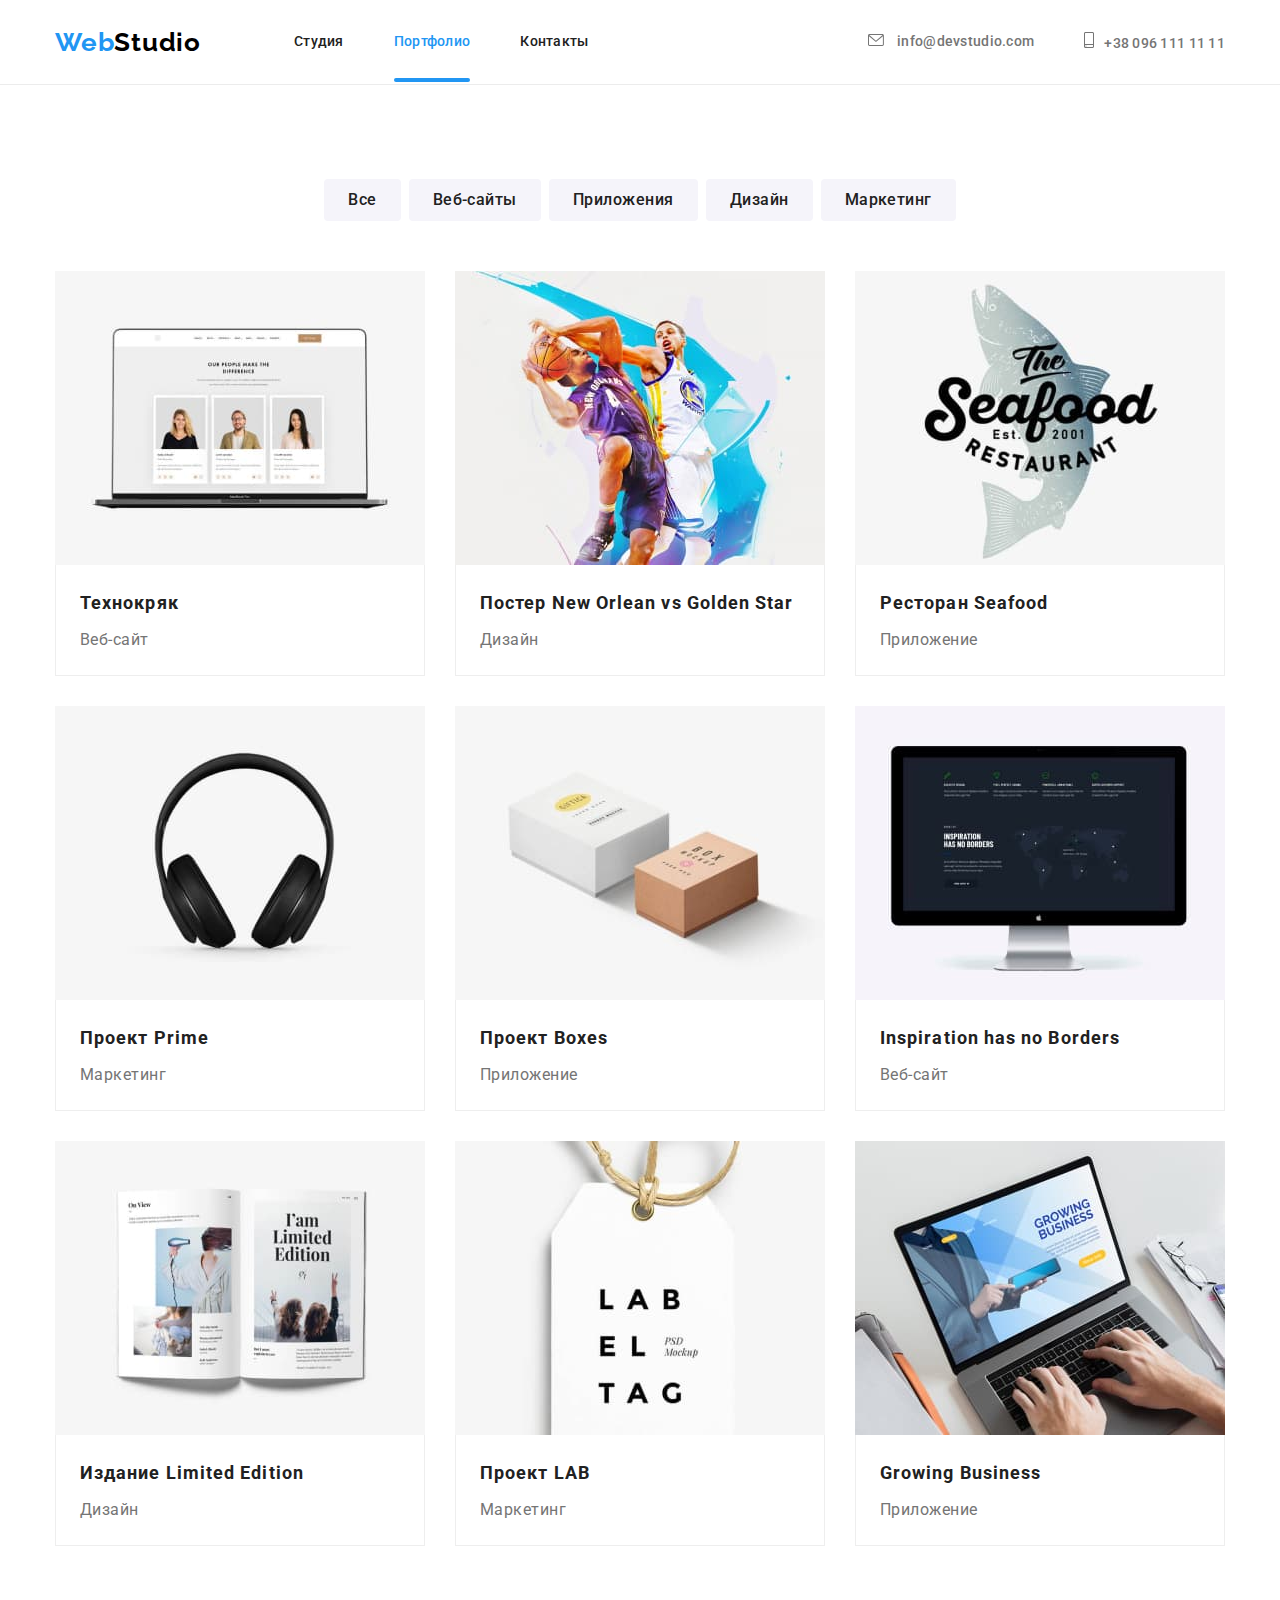
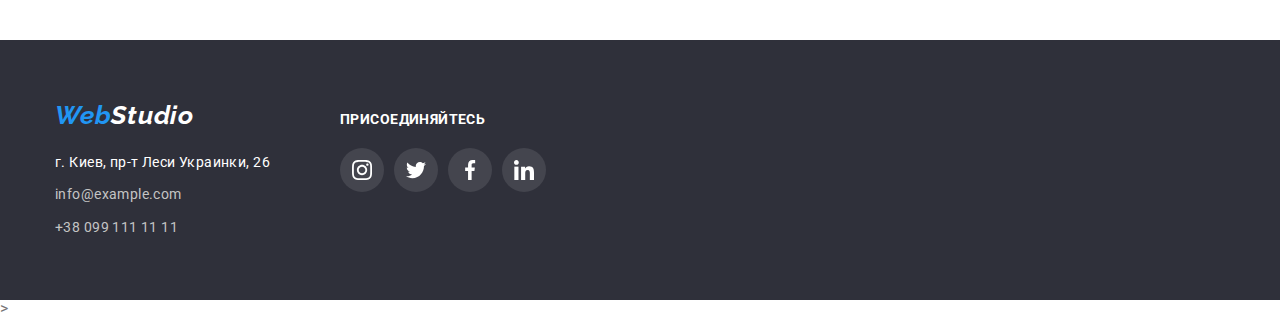
==== portfolio.html @ 0f9f4123 "add start files" ====
<!DOCTYPE html>
<html lang="ru">
  <head>
    <meta charset="UTF-8" />
    <meta http-equiv="X-UA-Compatible" content="IE=edge" />
    <meta name="viewport" content="width=device-width, initial-scale=1.0" />
    <title>Портфолио</title>
    <link
      href="https://fonts.googleapis.com/css2?family=Raleway:wght@700&family=Roboto:wght@400;500;700;900&display=swap"
      rel="stylesheet"
    />
    <link
      rel="stylesheet"
      href="https://cdnjs.cloudflare.com/ajax/libs/modern-normalize/1.1.0/modern-normalize.min.css"
    />
    <link rel="stylesheet" href="./css/styles.css" />
  </head>
  <body>
    <!-- шапка -->
    <header>
      <div class="container main-nav">
        <a class="logo" href="" lang="en">Web<span class="logo-header">Studio</span> </a>
        <nav>
          <ul class="site-nav list">
            <li class="item"><a href="./index.html" class="link ">Студия</a></li>
            <li class="item"><a href="./portfolio.html" class="link current">Портфолио</a></li>
            <li class="item"><a href="" class="link">Контакты</a></li>
          </ul>
        </nav>
        <ul class="contacts list">
          <li class="item">
            <a href="mailto:info@devstudio.com" class="link mail"
              ><svg class="mail-icon" width="16" height="12"><use href="./images/icons.svg#envelope-1"></use></svg>
              info@devstudio.com
            </a>
          </li>
          <li class="item">
            <a href="tel:+380961111111" class="link"
              ><svg class="tel-icon" width="10" height="16"><use href="./images/icons.svg#smartphone-1"></use></svg>+38 096
              111 11 11</a
            >
          </li>
        </ul>
      </div>
    </header>
    <!-- контент -->
    <main>
      <section class="section portfolio">
        <h1 class="visually-hidden">Работы студии</h1>
        <div class="container">
          <ul class="filter list">
            <li class="item"><button type="button" class="button btn-p">Все</button></li>
            <li class="item"><button type="button" class="button btn-p">Веб-сайты</button></li>
            <li class="item"><button type="button" class="button btn-p">Приложения</button></li>
            <li class="item"><button type="button" class="button btn-p">Дизайн</button></li>
            <li class="item"><button type="button" class="button btn-p">Маркетинг</button></li>
          </ul>
          <ul class="example-list list">
            <li class="example-card"><a href="" class="link">
              <div class="overlay-image">
                <img
                src="./images/portfolio/portfolio1.jpg"
                alt="Ноутбук с изображением сайта"
                width="370"/>
              <div class="overlay">
                <p class="overlay-text">Технокряк это современная площадка распространения коронавируса. Компании используют эту платформу для цифрового шпионажа и атак на защищённые сервера конкурентов.</p>
              </div>
              </div>
              <div class="card-description">
                <h2 class="title">Технокряк</h2>
                <p class="product">Веб-сайт</p>
              </div></a>
            </li>
            <li class="example-card"><a href="" class="link">
              <div class="overlay-image"><img
                src="./images/portfolio/portfolio2.jpg"
                alt="Игра двух баскетболистов"
                width="370"/>
            <div class="overlay">
                <p class="overlay-text">Технокряк это современная площадка распространения коронавируса. Компании используют эту платформу для цифрового шпионажа и атак на защищённые сервера конкурентов.</p>
              </div>
            </div>
              <div class="card-description">
                <h2 class="title">Постер New Orlean vs Golden Star</h2>
                <p class="product">Дизайн</p>
              </div></a>
            </li>
            <li class="example-card"><a href="" class="link">
              <div class="overlay-image"><img src="./images/portfolio/portfolio3.jpg" alt="Лого ресторана" width="370"/>
              <div class="overlay">
                <p class="overlay-text">Технокряк это современная площадка распространения коронавируса. Компании используют эту платформу для цифрового шпионажа и атак на защищённые сервера конкурентов.</p>
              </div>
            </div>
              <div class="card-description">
                <h2 class="title">Ресторан Seafood</h2>
                <p class="product">Приложение</p>
              </div></a>
            </li>
            <li class="example-card"><a href="" class="link">
              <div class="overlay-image"><img src="./images/portfolio/portfolio4.jpg" alt="Наушники" width="370" />
              <div class="overlay">
                <p class="overlay-text">Технокряк это современная площадка распространения коронавируса. Компании используют эту платформу для цифрового шпионажа и атак на защищённые сервера конкурентов.</p>
              </div>
            </div>
              <div class="card-description">
                <h2 class="title">Проект Prime</h2>
                <p class="product">Маркетинг</p>
              </div></a>
            </li>
            <li class="example-card"><a href="" class="link">
              <div class="overlay-image"><img src="./images/portfolio/portfolio5.jpg" alt="Коробки" width="370" />
              <div class="overlay">
                <p class="overlay-text">Технокряк это современная площадка распространения коронавируса. Компании используют эту платформу для цифрового шпионажа и атак на защищённые сервера конкурентов.</p>
              </div>
            </div>
              <div class="card-description">
                <h2 class="title">Проект Boxes</h2>
                <p class="product">Приложение</p>
              </div></a>
            </li>
            <li class="example-card"><a href="" class="link">
              <div class="overlay-image"><img
                src="./images/portfolio/portfolio6.jpg"
                alt="Монитор с изображением сайта"
                width="370"/>
              <div class="overlay">
                <p class="overlay-text">Технокряк это современная площадка распространения коронавируса. Компании используют эту платформу для цифрового шпионажа и атак на защищённые сервера конкурентов.</p>
              </div>
            </div>
              <div class="card-description">
                <h2 class="title">Inspiration has no Borders</h2>
                <p class="product">Веб-сайт</p>
              </div></a>
            </li>
            <li class="example-card"><a href="" class="link">
              <div class="overlay-image"><img src="./images/portfolio/portfolio7.jpg" alt="Открытая книга" width="370" />
              <div class="overlay">
                <p class="overlay-text">Технокряк это современная площадка распространения коронавируса. Компании используют эту платформу для цифрового шпионажа и атак на защищённые сервера конкурентов.</p>
              </div>
            </div>
              <div class="card-description">
                <h2 class="title">Издание Limited Edition</h2>
                <p class="product">Дизайн</p>
              </div></a>
            </li>
            <li class="example-card"><a href="" class="link">
              <div class="overlay-image"><img src="./images/portfolio/portfolio8.jpg" alt="Бирка с лого проекта" width="370" />
              <div class="overlay">
                <p class="overlay-text">Технокряк это современная площадка распространения коронавируса. Компании используют эту платформу для цифрового шпионажа и атак на защищённые сервера конкурентов.</p>
              </div>
            </div>
              <div class="card-description">
                <h2 class="title">Проект LAB</h2>
                <p class="product">Маркетинг</p>
              </div></a>
            </li>
            <li class="example-card"><a href="" class="link">
              <div class="overlay-image"><img src="./images/portfolio/portfolio9.jpg" alt="Работа за ноутбуком" width="370" />
              <div class="overlay">
                <p class="overlay-text">Технокряк это современная площадка распространения коронавируса. Компании используют эту платформу для цифрового шпионажа и атак на защищённые сервера конкурентов.</p>
              </div>
            </div>
              <div class="card-description">
                <h2 class="title">Growing Business</h2>
                <p class="product">Приложение</p>
              </div></a>
            </li>
          </ul>
        </div>
      </section>
    </main>
    <!-- подвал -->
    <footer class="footer">
      <div class="container footer-flex">
        <address class="address">
          <a class="logo" href="" lang="en">Web<span class="logo-footer">Studio</span> </a>
          <a href="https://goo.gl/maps/GyggzFE7eTkepQ136" class="address-link office link"
            >г. Киев, пр-т Леси Украинки, 26</a
          >
          <a href="mailto:info@example.com" class="address-link link">info@example.com</a>
          <a href="tel:+380991111111" class="address-link link">+38 099 111 11 11</a>
        </address>
        <div class="join">
          <h3 class="join-title">Присоединяйтесь</h3>
          <ul class="list social-footer">
            <li class="item">
              <a href="" class="icon link">
                <svg class="member-social-icon" width="20" height="20">
                  <use href="./images/icons.svg#instagram-1"></use>
                  </svg>
            </a>
            </li>
            <li class="item">
              <a href="" class="icon link">
                <svg class="member-social-icon" width="20" height="20">
                  <use href="./images/icons.svg#twitter-1"></use>
                  </svg>
            </a>
            </li>
            <li class="item">
              <a href="" class="icon link">
                <svg class="member-social-icon" width="20" height="20">
                  <use href="./images/icons.svg#facebook-1"></use>
                  </svg>
            </a>
            </li>
            <li class="item">
              <a href="" class="icon link">
                <svg class="member-social-icon" width="20" height="20">
                  <use href="./images/icons.svg#linkedin-1"></use>
                  </svg>
            </a>
            </li>
          </ul>
        </div>
      </div>
    </footer>>
    </footer>
  </body>
</html>
---- css/styles.css ----
/* =====main styles===== */
html {
  box-sizing: border-box;
}

.container {
  width: 1200px;
  padding-left: 15px;
  padding-right: 15px;
  margin-left: auto;
  margin-right: auto;
}

:root {
  --title-color: #212121;
  --accent-color: #2196f3;
  --white-color: #ffffff;
  --phrase-color: #757575;
  --logo-color: #000000;
  --background-section: #e5e5e5;
  --background-hero: #2f303a;
  --background-btn-p: #f5f4fa;
  --background-btn-s: #188ce8;
  --contact-color: #c4c4c4;
}
body {
  font-family: Roboto, sans-serif;
  color: var(--phrase-color);
  background-color: var(--white-color);
}
.list {
  padding: 0;
  margin: 0;
  list-style: none;
}
.section {
  padding-top: 94px;
  padding-bottom: 94px;
}

.link {
  display: inline-block;
  font-weight: 500;
  font-size: 14px;
  line-height: 1.14;
  letter-spacing: 0.02em;
  text-decoration: none;
  transition: color 250ms cubic-bezier(0.4, 0, 0.2, 1);
}

/* =====logo===== */
.logo {
  font-family: Raleway, sans-serif;
  font-weight: 700;
  font-size: 26px;
  line-height: 1.19;
  letter-spacing: 0.03em;
  text-decoration: none;
  color: var(--accent-color);
}
.logo-header {
  color: var(--logo-color);
}

/* =====header===== */
header {
  border-bottom: 1px solid #ececec;
}

.main-nav {
  display: flex;
  align-items: center;
}

.site-nav {
  display: flex;
  margin-left: 93px;
}
.site-nav .item + .item {
  margin-left: 50px;
}
.site-nav .link {
  color: var(--title-color);
  display: block;
  padding-top: 32px;
  padding-bottom: 32px;
}
.site-nav .link:hover,
.site-nav .link:focus {
  color: var(--accent-color);
}
.site-nav .current {
  position: relative;
  color: var(--accent-color);
}
.site-nav .current::after {
  content: "";
  position: absolute;
width: 100%;
height: 4px;
bottom: 0;
right: 0;
background: #2196F3;
border-radius: 2px;
}

.contacts {
  display: flex;
  align-items: center;
  margin-left: auto;
}
.contacts .item + .item {
  margin-left: 50px;
}
.contacts .link {
  color: var(--phrase-color);
  display: block;
  padding-top: 32px;
  padding-bottom: 32px;
}
.contacts .link:hover,
.contacts .link:focus {
  color: var(--accent-color);
}
.mail {
  display: flex;
  align-items: center;
}
.mail-icon {
  margin-right: 10px;
  fill: currentColor;
}
.tel {
  display: flex;
  align-items: center;
}
.tel-icon {
  margin-right: 10px;
  fill: currentColor;
}
/* =====hero===== */
.hero {
  max-width: 1600px;
  height: 600px;
  margin-left: auto;
  margin-right: auto;
  background-color: var(--background-hero);
  background-image: linear-gradient(to right, rgba(47, 48, 58, 0.4), rgba(47, 48, 58, 0.4)),
    url(../images/studio/fon.jpg);
  background-repeat: no-repeat;
  background-position: center;
  background-size: cover;
  text-align: center;
  padding-top: 200px;
  padding-bottom: 200px;
}
.hero-title {
  margin-top: 0;
  margin-bottom: 30px;
  margin-left: auto;
  margin-right: auto;
  max-width: 696px;
  text-align: center;
  color: var(--white-color);
  font-weight: 900;
  font-size: 44px;
  line-height: 1.36;
  letter-spacing: 0.06em;
  text-transform: uppercase;
}

.button {
  display: inline-block;
  border-radius: 4px;
  font-family: inherit;
  font-weight: 500;
  font-size: 16px;
  line-height: 1.62;
  text-align: center;
  letter-spacing: 0.03em;
  cursor: pointer;
  min-width: 73px;
  transition: background-color 250ms cubic-bezier(0.4, 0, 0.2, 1), color 250ms cubic-bezier(0.4, 0, 0.2, 1), box-shadow 250ms cubic-bezier(0.4, 0, 0.2, 1);
}
.btn-s {
  padding: 10px 32px;
  color: var(--white-color);
  background-color: var(--accent-color);
  font-weight: 700;
  line-height: 1.87;
  letter-spacing: 0.06em;
}
.btn-s:hover,
.btn-s:focus {
  background-color: var(--background-btn-s);
}

.backdrop {
  position: fixed;
  top: 0;
  left: 0;
  z-index: 2;
  width: 100%;
  height: 100%;
  background-color: rgba(0, 0, 0, 0.2);
  transform: scale(1);
  transition: opacity 500ms linear, visibility 500ms linear, transform 500ms linear;
}
.backdrop.is-hidden {
  opacity: 0;
  visibility: hidden;
  pointer-events: none;
  transform: scale(0);
}
.modal {
  position: absolute;
  top: 50%;
  left: 50%;
  transform: translate(-50%, -50%);
  min-width: 528px;
  min-height: 581px;
  background-color: var(--white-color);

}

.button-close {
  position: absolute;
  top: 8px;
  right: 8px;
  width: 30px;
  height: 30px;
  border: 1px solid rgba(0, 0, 0, 0.1);
  background-color: transparent;
  cursor: pointer;
  border-radius: 50%;
  padding: 0;
  display: flex;
  justify-content: center;
  align-items: center;
  }

.close-x {
  fill: black;
}

/* =====наши преимущества===== */
.section.benefits {
  padding-bottom: 0;
}

.benefits-list {
  display: flex;
}
.benefit-icons {
  width: 270px;
  height: 120px;
  padding: 25px 100px;
  margin-bottom: 30px;
  background-color: var(--background-btn-p);
}

.benefits-list .item + .item {
  margin-left: 30px;
}
.benefits-list .title {
  margin-top: 0;
  margin-bottom: 10px;
  color: var(--title-color);
  font-weight: 700;
  font-size: 14px;
  line-height: 1.14;
  letter-spacing: 0.03em;
  text-transform: uppercase;
}
.benefit {
  margin-top: 0;
  margin-bottom: 0;
  font-size: 14px;
  line-height: 1.74;
  letter-spacing: 0.03em;
}

/* =====чем мы занимаемся===== */
.section-title {
  margin-top: 0;
  margin-bottom: 50px;
  color: var(--title-color);
  font-weight: 700;
  font-size: 36px;
  line-height: 1.17;
  text-align: center;
  letter-spacing: 0.03em;
}
.work-type {
  display: flex;
}
.work-type .item + .item {
  margin-left: 30px;
}
.work-type-image {
  position: relative;
}
.work-type-description {
  display: flex;
  justify-content: center;
  align-items: center;
  margin: 0;

  position: absolute;
  width: 100%;
  height: 70px;
  bottom: 0;
  z-index: 1;
  color: var(--white-color);
  background-color: rgba(47, 48, 58, 0.8);
  font-weight: 700;
font-size: 14px;
line-height: 1.14;
letter-spacing: 0.03em;
text-transform: uppercase;
}

/* =====наша команда===== */

.team {
  background-color: var(--background-btn-p);
}
.member-list {
  display: flex;
}
.member-list .member-card + .member-card {
  margin-left: 30px;
}
.member-card {
  width: 270px;
  background-color: var(--white-color);
  box-shadow: 0px 1px 3px rgba(0, 0, 0, 0.12), 0px 1px 1px rgba(0, 0, 0, 0.14),
    0px 2px 1px rgba(0, 0, 0, 0.2);
  border-radius: 0px 0px 4px 4px;
}
.member-description {
  padding: 30px 32px;
}
.member {
  margin-top: 0;
  margin-bottom: 10px;
  color: var(--title-color);
  font-weight: 500;
  font-size: 16px;
  line-height: 1.19;
  text-align: center;
  letter-spacing: 0.03em;
}
.member-prof {
  margin-top: 0;
  margin-bottom: 16px;
  font-size: 16px;
  line-height: 1.19;
  text-align: center;
  letter-spacing: 0.03em;
}

.social {
  display: flex;
  justify-content: space-between;
}
.social .icon {
  width: 44px;
  height: 44px;
  border-radius: 50%;
  padding: 12px;
  fill: #afb1b8;
  transition: background-color 250ms cubic-bezier(0.4, 0, 0.2, 1), fill 250ms cubic-bezier(0.4, 0, 0.2, 1);
}
.social .icon:hover,
.social .icon:focus {
  fill: var(--white-color);
  background-color: var(--accent-color);
}
/* =====постоянные клиенты====== */
.clients {
  display: flex;
  justify-content: space-between;
}
.clients .client-icon {
  width: 170px;
  height: 92px;
  padding: 16px 32px;
  border: 1px solid #afb1b8;
  border-radius: 4px;
  fill: #afb1b8;
  transition: border 250ms cubic-bezier(0.4, 0, 0.2, 1), fill 250ms cubic-bezier(0.4, 0, 0.2, 1);
}
.clients .client-icon:hover,
.clients .client-icon:focus {
  fill: var(--accent-color);
  border: 1px solid var(--accent-color);
}
/* =====footer===== */
.footer {
  padding-top: 60px;
  padding-bottom: 60px;
  background-color: var(--background-hero);
}
.logo-footer {
  color: var(--white-color);
}
.footer .logo {
  display: block;
  margin-top: 0;
  margin-bottom: 20px;
}

.address {
  margin-right: 70px;
}
.address-link {
  display: block;
  margin-top: 0;
  margin-bottom: 9px;
  color: var(--contact-color);
  font-style: normal;
  font-weight: 400;
  font-size: 14px;
  line-height: 1.71;
  letter-spacing: 0.03em;
  text-decoration: none;
}
.address-link:last-child {
  margin-bottom: 0;
}
.office {
  color: var(--white-color);
}
.address-link:hover,
.address-link:focus {
  color: var(--accent-color);
}

.join {
  padding-top: 12px;
  width: 206px;
}
.join-title {
  color: var(--white-color);
  text-transform: uppercase;
  font-weight: 700;
  font-size: 14px;
  line-height: 1.14;
  letter-spacing: 0.03em;
  margin-top: 0;
  margin-bottom: 20px;
}

.social-footer {
  display: flex;
  justify-content: space-between;
}
.social-footer .icon {
  width: 44px;
  height: 44px;
  border-radius: 50%;
  padding: 12px;
  fill: var(--white-color);
  background-color: rgba(255, 255, 255, 0.1);
  transition: background-color 250ms cubic-bezier(0.4, 0, 0.2, 1);
}
.social-footer .icon:hover,
.social-footer .icon:focus {
  fill: var(--white-color);
  background-color: var(--accent-color);
}

.footer-flex {
  display: flex;
}
/* =====portfolio===== */

.visually-hidden {
  position: absolute;
  width: 1px;
  height: 1px;
  margin: -1px;
  border: 0;
  padding: 0;
  white-space: nowrap;
  clip-path: inset(100%);
  clip: rect(0 0 0 0);
  overflow: hidden;
}

.filter {
  display: flex;
  justify-content: center;
  margin-bottom: 50px;
}
.filter .item + .item {
  margin-left: 8px;
}
.btn-p {
  padding: 6px 22px;
  color: var(--title-color);
  background-color: var(--background-btn-p);
  border-color: transparent;
  border-radius: 4px;
}
.btn-p:hover,
.btn-p:focus {
  color: var(--white-color);
  background-color: var(--accent-color);
  box-shadow: 0px 3px 1px rgba(0, 0, 0, 0.1), 0px 1px 2px rgba(0, 0, 0, 0.08),
    0px 2px 2px rgba(0, 0, 0, 0.12);
}

.example-list {
  display: flex;
  flex-wrap: wrap;
}
.example-card {
  width: calc((100% - 60px) / 3);
  margin-right: 30px;
  margin-bottom: 30px;
  background-color: var(--example-card-color);
  transition: box-shadow 250ms cubic-bezier(0.4, 0, 0.2, 1);
}
.example-card:nth-child(3n) {
  margin-right: 0;
}
.example-card:nth-last-child(-n + 3) {
  margin-bottom: 0;
}
.example-card img {
  display: block;
}
.example-card:hover {
  box-shadow: 0px 1px 1px rgba(0, 0, 0, 0.12), 0px 4px 4px rgba(0, 0, 0, 0.06),
    1px 4px 6px rgba(0, 0, 0, 0.16);
}
.overlay-image {
  position: relative;
  overflow: hidden;
}
.overlay {
  content: "";
  display: inline-block;
  padding: 63px 24px;
  position: absolute;
  bottom: 0;
  right: 0;
  width: 100%;
  height: 100%;
  background-color: rgba(33, 150, 243, 0.9);
  transform: translateY(100%);
  transition: transform 250ms cubic-bezier(0.4, 0, 0.2, 1);
}
.example-card:hover .overlay {
  transform: translateY(0);
}
.overlay-text {
font-weight: 400;
font-size: 18px;
line-height: 1.56;
letter-spacing: 0.03em;
color: var(--white-color);
margin: 0;
}

.card-description {
  width: 370px;
  padding: 20px 24px;
  border-left: 1px solid #eeeeee;
  border-right: 1px solid #eeeeee;
  border-bottom: 1px solid #eeeeee;
}
.card-description .title {
  margin-top: 0;
  margin-bottom: 4px;
  color: var(--title-color);
  font-weight: 700;
  font-size: 18px;
  line-height: 2;
  letter-spacing: 0.06em;
}
.card-description .product {
  margin: 0;
  font-weight: 400;
  font-size: 16px;
  line-height: 1.87;
  letter-spacing: 0.03em;
  color: var(--phrase-color);
}
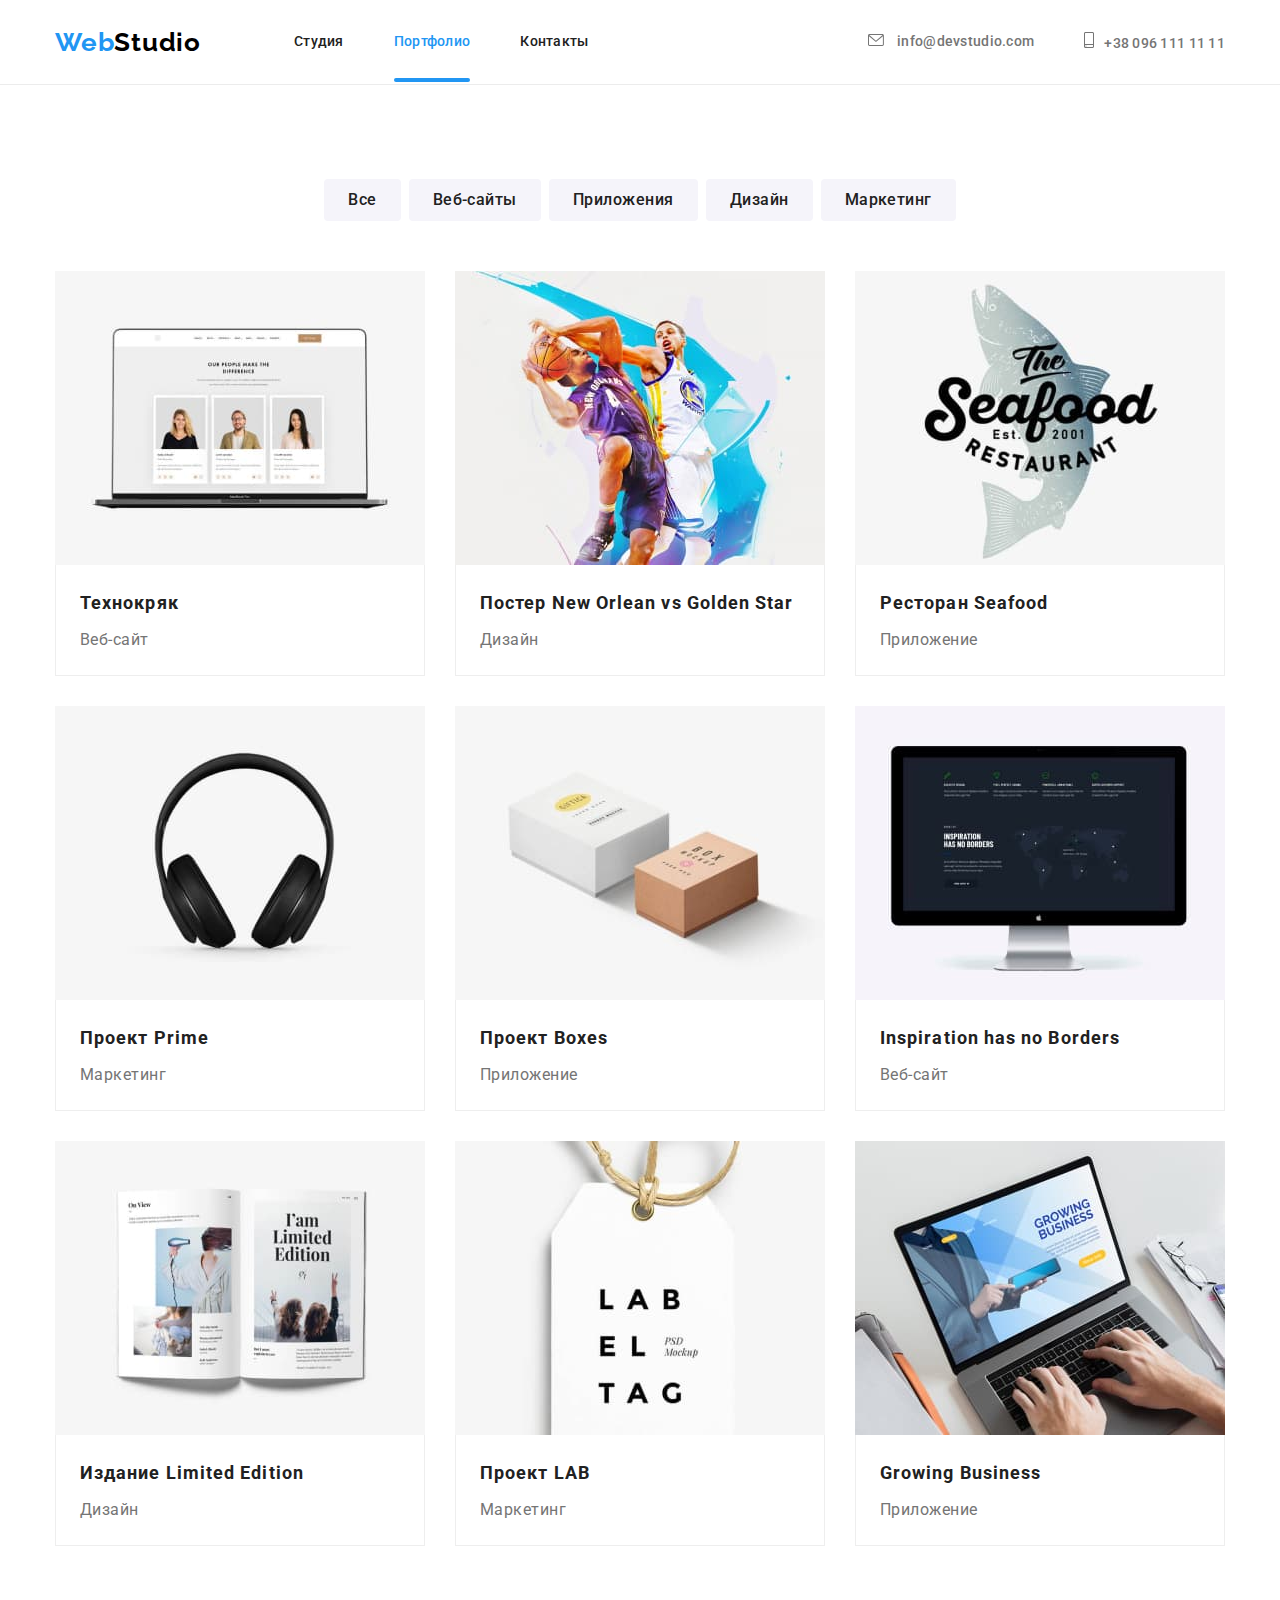
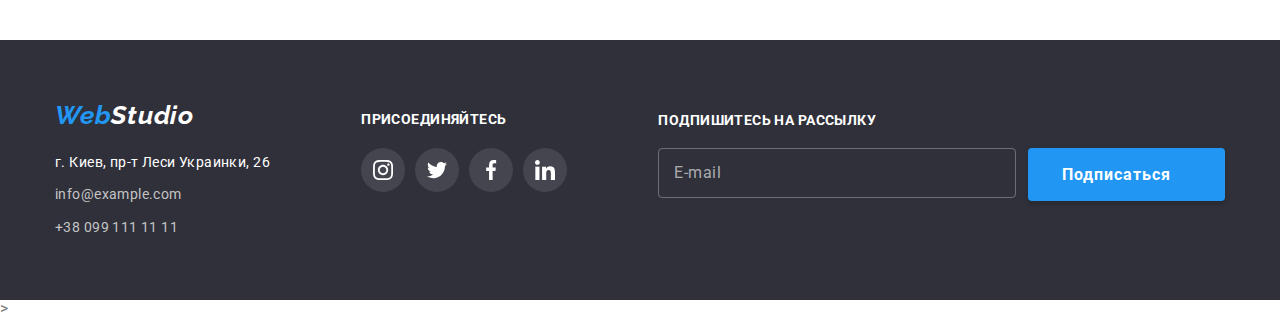
==== commit d85c25fa: "add subscribe field in footer" ====
--- a/portfolio.html
+++ b/portfolio.html
@@ -213,6 +213,14 @@
             </li>
           </ul>
         </div>
+        <div class="subscribe">
+          <form>
+            <label for="email">Подпишитесь на рассылку</label>
+            <div class="subscibe-field">
+            <input type="email" id="email" placeholder="E-mail"/>
+            <button type="submit" class="button btn-s">Подписаться<svg width="20" height="20"><use href=""></use></svg></button></div>
+          </form>
+        </div>
       </div>
     </footer>>
     </footer>
--- a/css/styles.css
+++ b/css/styles.css
@@ -185,15 +185,285 @@
 .btn-s {
   padding: 10px 32px;
   color: var(--white-color);
-  background-color: var(--accent-color);
   font-weight: 700;
   line-height: 1.87;
   letter-spacing: 0.06em;
+  background-color: var(--accent-color);
+  border-color: transparent;
+  box-shadow: 0px 4px 4px rgba(0, 0, 0, 0.15);
 }
 .btn-s:hover,
 .btn-s:focus {
   background-color: var(--background-btn-s);
 }
+
+
+/* =====наши преимущества===== */
+.section.benefits {
+  padding-bottom: 0;
+}
+
+.benefits-list {
+  display: flex;
+}
+.benefit-icons {
+  width: 270px;
+  height: 120px;
+  padding: 25px 100px;
+  margin-bottom: 30px;
+  background-color: var(--background-btn-p);
+}
+
+.benefits-list .item + .item {
+  margin-left: 30px;
+}
+.benefits-list .title {
+  margin-top: 0;
+  margin-bottom: 10px;
+  color: var(--title-color);
+  font-weight: 700;
+  font-size: 14px;
+  line-height: 1.14;
+  letter-spacing: 0.03em;
+  text-transform: uppercase;
+}
+.benefit {
+  margin-top: 0;
+  margin-bottom: 0;
+  font-size: 14px;
+  line-height: 1.74;
+  letter-spacing: 0.03em;
+}
+
+/* =====чем мы занимаемся===== */
+.section-title {
+  margin-top: 0;
+  margin-bottom: 50px;
+  color: var(--title-color);
+  font-weight: 700;
+  font-size: 36px;
+  line-height: 1.17;
+  text-align: center;
+  letter-spacing: 0.03em;
+}
+.work-type {
+  display: flex;
+}
+.work-type .item + .item {
+  margin-left: 30px;
+}
+.work-type-image {
+  position: relative;
+}
+.work-type-description {
+  display: flex;
+  justify-content: center;
+  align-items: center;
+  margin: 0;
+
+  position: absolute;
+  width: 100%;
+  height: 70px;
+  bottom: 0;
+  z-index: 1;
+  color: var(--white-color);
+  background-color: rgba(47, 48, 58, 0.8);
+  font-weight: 700;
+font-size: 14px;
+line-height: 1.14;
+letter-spacing: 0.03em;
+text-transform: uppercase;
+}
+
+/* =====наша команда===== */
+
+.team {
+  background-color: var(--background-btn-p);
+}
+.member-list {
+  display: flex;
+}
+.member-list .member-card + .member-card {
+  margin-left: 30px;
+}
+.member-card {
+  width: 270px;
+  background-color: var(--white-color);
+  box-shadow: 0px 1px 3px rgba(0, 0, 0, 0.12), 0px 1px 1px rgba(0, 0, 0, 0.14),
+    0px 2px 1px rgba(0, 0, 0, 0.2);
+  border-radius: 0px 0px 4px 4px;
+}
+.member-description {
+  padding: 30px 32px;
+}
+.member {
+  margin-top: 0;
+  margin-bottom: 10px;
+  color: var(--title-color);
+  font-weight: 500;
+  font-size: 16px;
+  line-height: 1.19;
+  text-align: center;
+  letter-spacing: 0.03em;
+}
+.member-prof {
+  margin-top: 0;
+  margin-bottom: 16px;
+  font-size: 16px;
+  line-height: 1.19;
+  text-align: center;
+  letter-spacing: 0.03em;
+}
+
+.social {
+  display: flex;
+  justify-content: space-between;
+}
+.social .icon {
+  width: 44px;
+  height: 44px;
+  border-radius: 50%;
+  padding: 12px;
+  fill: #afb1b8;
+  transition: background-color 250ms cubic-bezier(0.4, 0, 0.2, 1), fill 250ms cubic-bezier(0.4, 0, 0.2, 1);
+}
+.social .icon:hover,
+.social .icon:focus {
+  fill: var(--white-color);
+  background-color: var(--accent-color);
+}
+/* =====постоянные клиенты====== */
+.clients {
+  display: flex;
+  justify-content: space-between;
+}
+.clients .client-icon {
+  width: 170px;
+  height: 92px;
+  padding: 16px 32px;
+  border: 1px solid #afb1b8;
+  border-radius: 4px;
+  fill: #afb1b8;
+  transition: border 250ms cubic-bezier(0.4, 0, 0.2, 1), fill 250ms cubic-bezier(0.4, 0, 0.2, 1);
+}
+.clients .client-icon:hover,
+.clients .client-icon:focus {
+  fill: var(--accent-color);
+  border: 1px solid var(--accent-color);
+}
+/* =====footer===== */
+.footer {
+  padding-top: 60px;
+  padding-bottom: 60px;
+  background-color: var(--background-hero);
+}
+
+.footer-flex {
+  display: flex;
+  justify-content: space-between;
+}
+
+.logo-footer {
+  color: var(--white-color);
+}
+.footer .logo {
+  display: block;
+  margin-top: 0;
+  margin-bottom: 20px;
+}
+
+.address-link {
+  display: block;
+  margin-top: 0;
+  margin-bottom: 9px;
+  color: var(--contact-color);
+  font-style: normal;
+  font-weight: 400;
+  font-size: 14px;
+  line-height: 1.71;
+  letter-spacing: 0.03em;
+  text-decoration: none;
+}
+.address-link:last-child {
+  margin-bottom: 0;
+}
+.office {
+  color: var(--white-color);
+}
+.address-link:hover,
+.address-link:focus {
+  color: var(--accent-color);
+}
+
+.join {
+  padding-top: 12px;
+  width: 206px;
+}
+.join-title {
+  color: var(--white-color);
+  text-transform: uppercase;
+  font-weight: 700;
+  font-size: 14px;
+  line-height: 1.14;
+  letter-spacing: 0.03em;
+  margin-top: 0;
+  margin-bottom: 20px;
+}
+
+.social-footer {
+  display: flex;
+  justify-content: space-between;
+}
+.social-footer .icon {
+  width: 44px;
+  height: 44px;
+  border-radius: 50%;
+  padding: 12px;
+  fill: var(--white-color);
+  background-color: rgba(255, 255, 255, 0.1);
+  transition: background-color 250ms cubic-bezier(0.4, 0, 0.2, 1);
+}
+.social-footer .icon:hover,
+.social-footer .icon:focus {
+  fill: var(--white-color);
+  background-color: var(--accent-color);
+}
+
+.subscribe label {
+  display: inline-block;
+  margin-bottom: 20px;
+  padding-top: 12px;
+  font-weight: 700;
+  font-size: 14px;
+  line-height: 16px;
+  letter-spacing: 0.03em;
+  text-transform: uppercase;
+  color: var(--white-color);
+}
+
+.subscribe input {
+  width: 358px;
+  height: 50px;
+  padding: 15px;
+  margin-right: 12px;
+  background-color: transparent;
+  color: var(--white-color);
+  border: 1px solid rgba(255, 255, 255, 0.3);
+  border-radius: 4px;
+}
+.subscribe input::placeholder {
+  font-weight: 400;
+  font-size: 16px;
+  line-height: 20px;
+  letter-spacing: 0.03em;
+  color: rgba(255, 255, 255, 0.6);
+}
+
+.subscibe-field {
+  display: flex;
+}
+
+/* =======Backdrop+Modal */
 
 .backdrop {
   position: fixed;
@@ -206,21 +476,22 @@
   transform: scale(1);
   transition: opacity 500ms linear, visibility 500ms linear, transform 500ms linear;
 }
+
 .backdrop.is-hidden {
   opacity: 0;
   visibility: hidden;
   pointer-events: none;
   transform: scale(0);
 }
+
 .modal {
   position: absolute;
   top: 50%;
   left: 50%;
   transform: translate(-50%, -50%);
   min-width: 528px;
-  min-height: 581px;
+  padding: 40px;
   background-color: var(--white-color);
-
 }
 
 .button-close {
@@ -237,243 +508,86 @@
   display: flex;
   justify-content: center;
   align-items: center;
-  }
+}
 
 .close-x {
   fill: black;
 }
 
-/* =====наши преимущества===== */
-.section.benefits {
-  padding-bottom: 0;
-}
-
-.benefits-list {
-  display: flex;
-}
-.benefit-icons {
-  width: 270px;
-  height: 120px;
-  padding: 25px 100px;
+.modal-title {
+  margin-top: 0;
+  margin-bottom: 12px;
+  font-weight: 700;
+  font-size: 20px;
+  line-height: 23px;
+  text-align: center;
+  letter-spacing: 0.03em;
+  color: var(--title-color);
+}
+
+.form {
+  width: 448px;
+  margin-left: auto;
+  margin-right: auto;
+}
+
+.form-field {
+  display: flex;
+  flex-direction: column;
+  margin-bottom: 10px;
+}
+.form-field:last-child {
+  margin-bottom: 20px;
+}
+
+.form-field label {
+  margin-bottom: 4px;
+  font-weight: 400;
+  font-size: 12px;
+  line-height: 14px;
+  letter-spacing: 0.01em;
+}
+
+.form-field input {
+  width: 448px;
+  height: 40px;
+  padding: 12px;
+  border: 1px solid rgba(33, 33, 33, 0.2);
+  border-radius: 4px;
+}
+
+.form-field textarea {
+  resize: none;
+  padding: 12px 16px;
+  border: 1px solid rgba(33, 33, 33, 0.2);
+  border-radius: 4px;
+}
+
+.form-field textarea::placeholder {
+  font-weight: 400;
+  font-size: 12px;
+  line-height: 14px;
+  letter-spacing: 0.01em;
+  color: rgba(117, 117, 117, 0.5);
+}
+
+.policy-check input[type="checkbox"] {
+
+}
+.policy-check {
+  display: flex;
+  align-items: center;
+  justify-content: center;
   margin-bottom: 30px;
-  background-color: var(--background-btn-p);
-}
-
-.benefits-list .item + .item {
-  margin-left: 30px;
-}
-.benefits-list .title {
-  margin-top: 0;
-  margin-bottom: 10px;
-  color: var(--title-color);
-  font-weight: 700;
-  font-size: 14px;
-  line-height: 1.14;
-  letter-spacing: 0.03em;
-  text-transform: uppercase;
-}
-.benefit {
-  margin-top: 0;
-  margin-bottom: 0;
-  font-size: 14px;
-  line-height: 1.74;
-  letter-spacing: 0.03em;
-}
-
-/* =====чем мы занимаемся===== */
-.section-title {
-  margin-top: 0;
-  margin-bottom: 50px;
-  color: var(--title-color);
-  font-weight: 700;
-  font-size: 36px;
-  line-height: 1.17;
-  text-align: center;
-  letter-spacing: 0.03em;
-}
-.work-type {
-  display: flex;
-}
-.work-type .item + .item {
-  margin-left: 30px;
-}
-.work-type-image {
-  position: relative;
-}
-.work-type-description {
-  display: flex;
-  justify-content: center;
-  align-items: center;
-  margin: 0;
-
-  position: absolute;
-  width: 100%;
-  height: 70px;
-  bottom: 0;
-  z-index: 1;
-  color: var(--white-color);
-  background-color: rgba(47, 48, 58, 0.8);
-  font-weight: 700;
-font-size: 14px;
-line-height: 1.14;
-letter-spacing: 0.03em;
-text-transform: uppercase;
-}
-
-/* =====наша команда===== */
-
-.team {
-  background-color: var(--background-btn-p);
-}
-.member-list {
-  display: flex;
-}
-.member-list .member-card + .member-card {
-  margin-left: 30px;
-}
-.member-card {
-  width: 270px;
-  background-color: var(--white-color);
-  box-shadow: 0px 1px 3px rgba(0, 0, 0, 0.12), 0px 1px 1px rgba(0, 0, 0, 0.14),
-    0px 2px 1px rgba(0, 0, 0, 0.2);
-  border-radius: 0px 0px 4px 4px;
-}
-.member-description {
-  padding: 30px 32px;
-}
-.member {
-  margin-top: 0;
-  margin-bottom: 10px;
-  color: var(--title-color);
-  font-weight: 500;
-  font-size: 16px;
-  line-height: 1.19;
-  text-align: center;
-  letter-spacing: 0.03em;
-}
-.member-prof {
-  margin-top: 0;
-  margin-bottom: 16px;
-  font-size: 16px;
-  line-height: 1.19;
-  text-align: center;
-  letter-spacing: 0.03em;
-}
-
-.social {
-  display: flex;
-  justify-content: space-between;
-}
-.social .icon {
-  width: 44px;
-  height: 44px;
-  border-radius: 50%;
-  padding: 12px;
-  fill: #afb1b8;
-  transition: background-color 250ms cubic-bezier(0.4, 0, 0.2, 1), fill 250ms cubic-bezier(0.4, 0, 0.2, 1);
-}
-.social .icon:hover,
-.social .icon:focus {
-  fill: var(--white-color);
-  background-color: var(--accent-color);
-}
-/* =====постоянные клиенты====== */
-.clients {
-  display: flex;
-  justify-content: space-between;
-}
-.clients .client-icon {
-  width: 170px;
-  height: 92px;
-  padding: 16px 32px;
-  border: 1px solid #afb1b8;
-  border-radius: 4px;
-  fill: #afb1b8;
-  transition: border 250ms cubic-bezier(0.4, 0, 0.2, 1), fill 250ms cubic-bezier(0.4, 0, 0.2, 1);
-}
-.clients .client-icon:hover,
-.clients .client-icon:focus {
-  fill: var(--accent-color);
-  border: 1px solid var(--accent-color);
-}
-/* =====footer===== */
-.footer {
-  padding-top: 60px;
-  padding-bottom: 60px;
-  background-color: var(--background-hero);
-}
-.logo-footer {
-  color: var(--white-color);
-}
-.footer .logo {
-  display: block;
-  margin-top: 0;
-  margin-bottom: 20px;
-}
-
-.address {
-  margin-right: 70px;
-}
-.address-link {
-  display: block;
-  margin-top: 0;
-  margin-bottom: 9px;
-  color: var(--contact-color);
-  font-style: normal;
-  font-weight: 400;
+}
+.policy-check .policy-text {
+  margin-left: 7px;
   font-size: 14px;
   line-height: 1.71;
   letter-spacing: 0.03em;
-  text-decoration: none;
-}
-.address-link:last-child {
-  margin-bottom: 0;
-}
-.office {
-  color: var(--white-color);
-}
-.address-link:hover,
-.address-link:focus {
-  color: var(--accent-color);
-}
-
-.join {
-  padding-top: 12px;
-  width: 206px;
-}
-.join-title {
-  color: var(--white-color);
-  text-transform: uppercase;
-  font-weight: 700;
-  font-size: 14px;
-  line-height: 1.14;
-  letter-spacing: 0.03em;
-  margin-top: 0;
-  margin-bottom: 20px;
-}
-
-.social-footer {
-  display: flex;
-  justify-content: space-between;
-}
-.social-footer .icon {
-  width: 44px;
-  height: 44px;
-  border-radius: 50%;
-  padding: 12px;
-  fill: var(--white-color);
-  background-color: rgba(255, 255, 255, 0.1);
-  transition: background-color 250ms cubic-bezier(0.4, 0, 0.2, 1);
-}
-.social-footer .icon:hover,
-.social-footer .icon:focus {
-  fill: var(--white-color);
-  background-color: var(--accent-color);
-}
-
-.footer-flex {
-  display: flex;
-}
+}
+
+
 /* =====portfolio===== */
 
 .visually-hidden {
@@ -589,3 +703,4 @@
   letter-spacing: 0.03em;
   color: var(--phrase-color);
 }
+
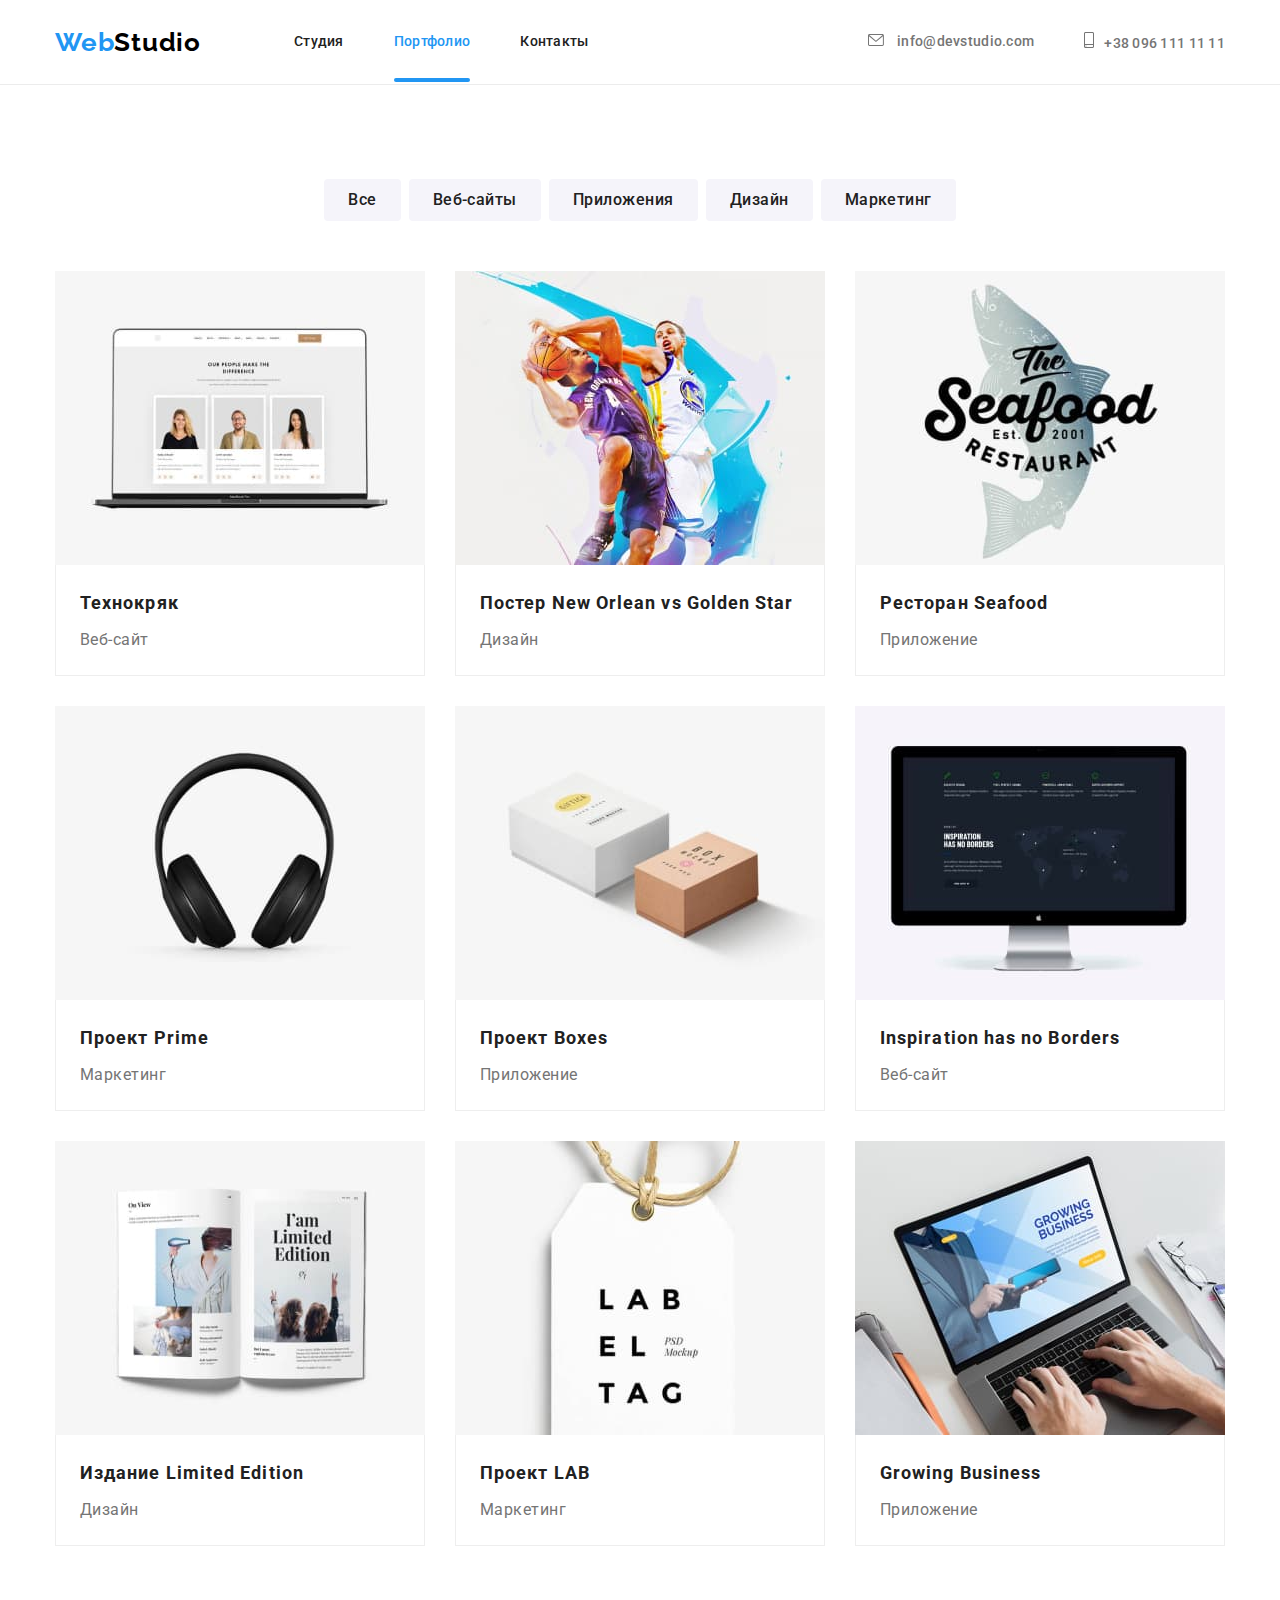
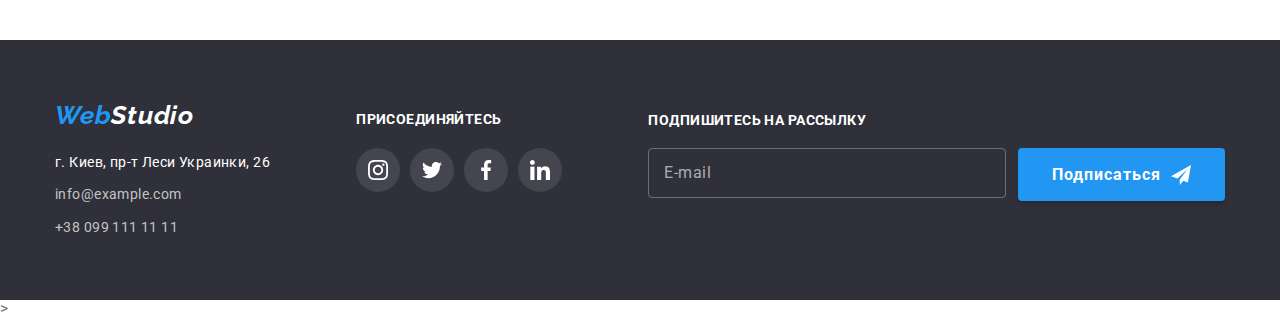
==== commit 8a2a555c: "add svg to subscribe button" ====
--- a/portfolio.html
+++ b/portfolio.html
@@ -218,7 +218,7 @@
             <label for="email">Подпишитесь на рассылку</label>
             <div class="subscibe-field">
             <input type="email" id="email" placeholder="E-mail"/>
-            <button type="submit" class="button btn-s">Подписаться<svg width="20" height="20"><use href=""></use></svg></button></div>
+            <button type="submit" class="button btn-s">Подписаться<svg width="20" height="20" class="icon-send"><use href="./images/icons.svg#icon-send"></use></svg></button></div>
           </form>
         </div>
       </div>
--- a/css/styles.css
+++ b/css/styles.css
@@ -463,6 +463,16 @@
   display: flex;
 }
 
+.subscribe .button {
+  display: flex;
+  align-items: center;
+}
+
+.icon-send {
+  margin-left: 10px;
+  fill: var(--white-color);
+}
+
 /* =======Backdrop+Modal */
 
 .backdrop {
